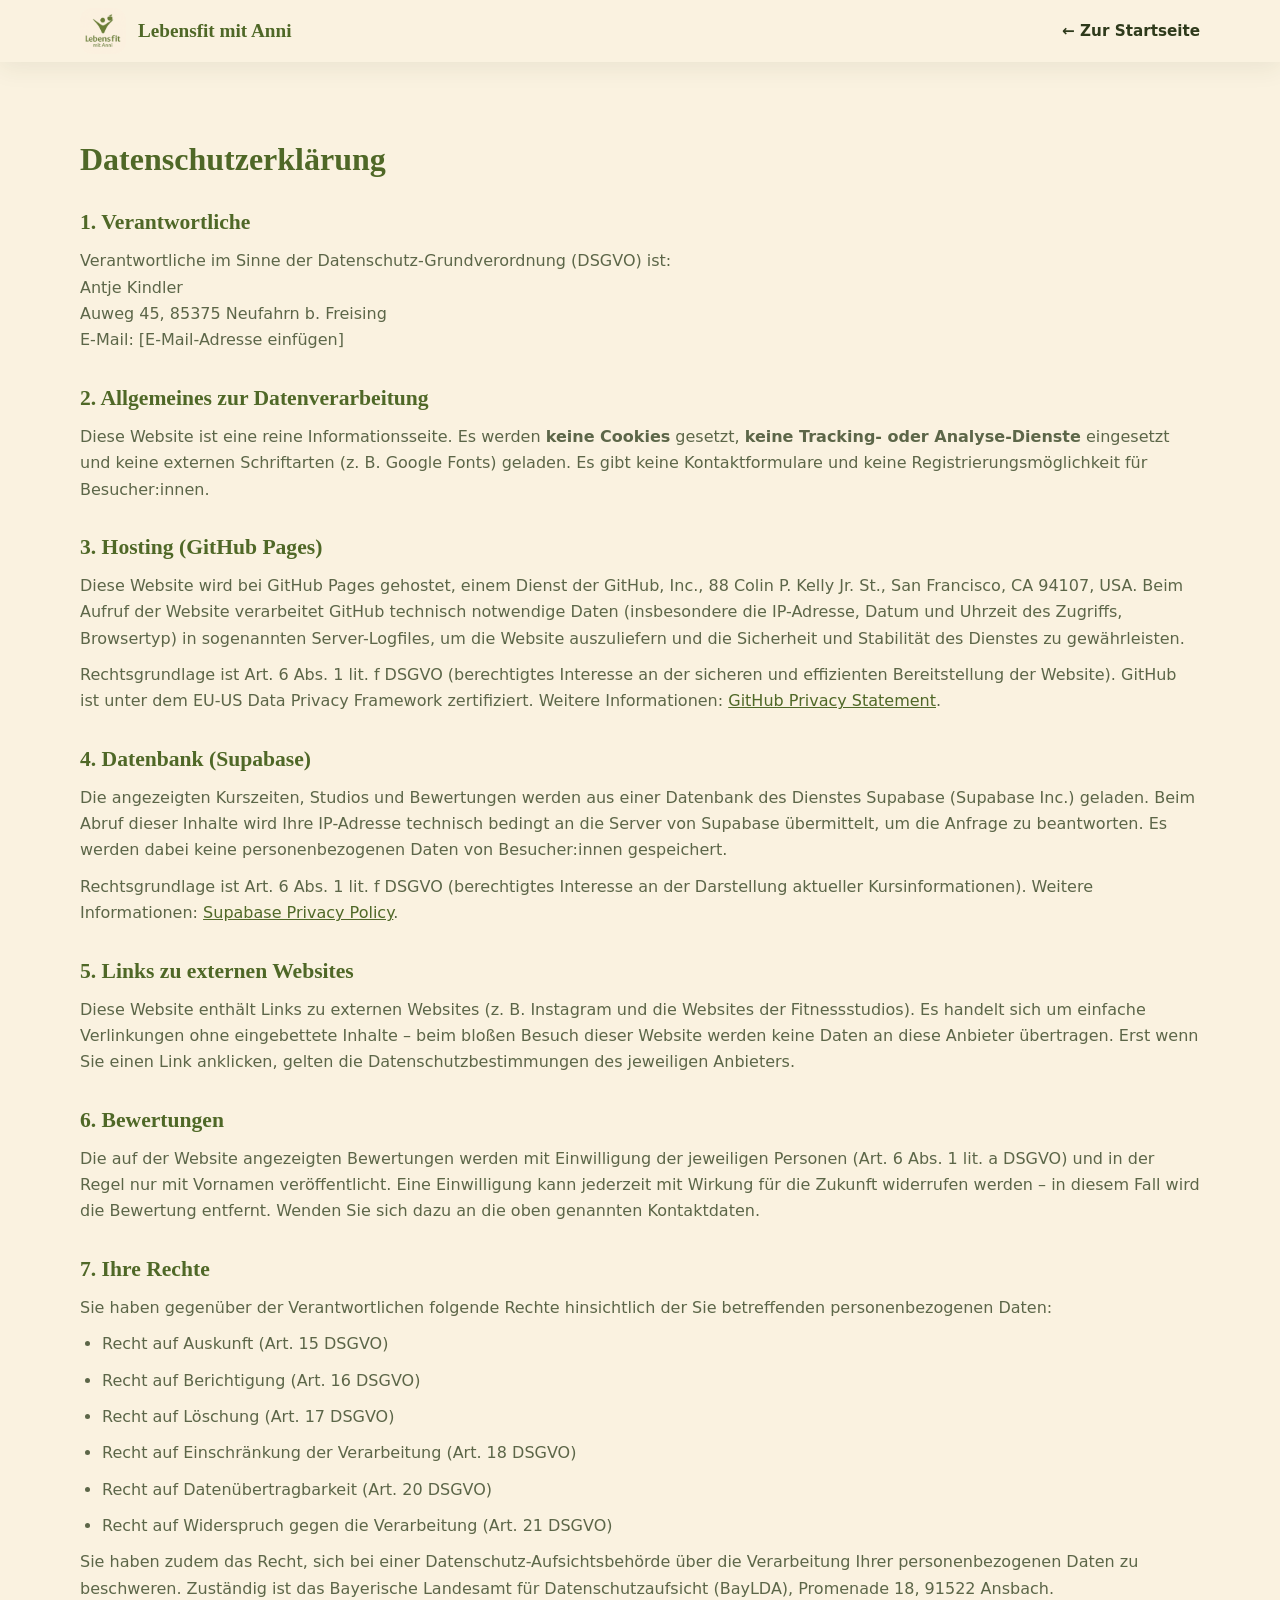
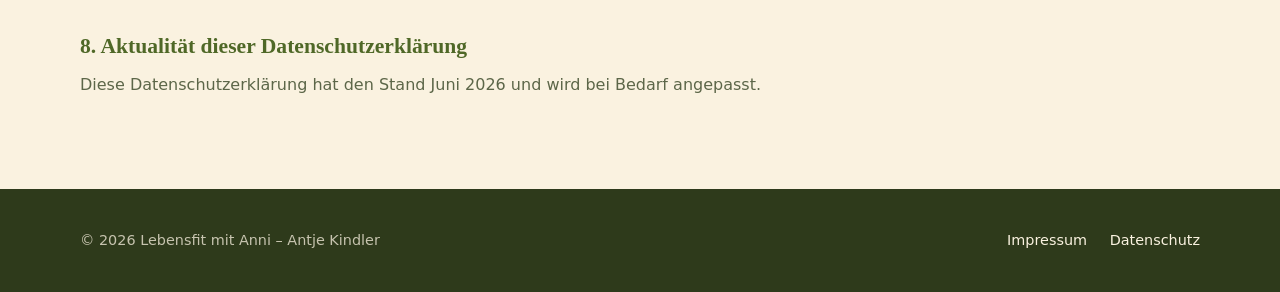
==== datenschutz.html @ 137e767a "Initiale Website: Lebensfit mit Anni Statische Site fuer GitHub Pages mit Supabase-Anbindung: Kurspl" ====
<!DOCTYPE html>
<html lang="de">
<head>
  <meta charset="UTF-8" />
  <meta name="viewport" content="width=device-width, initial-scale=1.0" />
  <title>Datenschutzerklärung – Lebensfit mit Anni</title>
  <meta name="robots" content="noindex" />
  <link rel="icon" type="image/png" href="assets/img/logo.png" />
  <link rel="stylesheet" href="css/style.css" />
</head>
<body>
  <nav class="nav scrolled">
    <div class="container nav-inner">
      <a class="nav-brand" href="index.html">
        <img src="assets/img/logo.png" alt="Lebensfit mit Anni Logo" />
        <span>Lebensfit mit Anni</span>
      </a>
      <ul class="nav-links"><li><a href="index.html">← Zur Startseite</a></li></ul>
    </div>
  </nav>

  <main class="legal-page container">
    <h1>Datenschutzerklärung</h1>

    <h2>1. Verantwortliche</h2>
    <p>
      Verantwortliche im Sinne der Datenschutz-Grundverordnung (DSGVO) ist:<br />
      Antje Kindler<br />
      Auweg 45, 85375 Neufahrn b. Freising<br />
      E-Mail: <!-- TODO: E-Mail eintragen --> [E-Mail-Adresse einfügen]
    </p>

    <h2>2. Allgemeines zur Datenverarbeitung</h2>
    <p>
      Diese Website ist eine reine Informationsseite. Es werden <strong>keine Cookies</strong>
      gesetzt, <strong>keine Tracking- oder Analyse-Dienste</strong> eingesetzt und keine
      externen Schriftarten (z.&nbsp;B. Google Fonts) geladen. Es gibt keine Kontaktformulare
      und keine Registrierungsmöglichkeit für Besucher:innen.
    </p>

    <h2>3. Hosting (GitHub Pages)</h2>
    <p>
      Diese Website wird bei GitHub Pages gehostet, einem Dienst der GitHub, Inc.,
      88 Colin P. Kelly Jr. St., San Francisco, CA 94107, USA. Beim Aufruf der Website
      verarbeitet GitHub technisch notwendige Daten (insbesondere die IP-Adresse, Datum und
      Uhrzeit des Zugriffs, Browsertyp) in sogenannten Server-Logfiles, um die Website
      auszuliefern und die Sicherheit und Stabilität des Dienstes zu gewährleisten.
    </p>
    <p>
      Rechtsgrundlage ist Art. 6 Abs. 1 lit. f DSGVO (berechtigtes Interesse an der sicheren
      und effizienten Bereitstellung der Website). GitHub ist unter dem EU-US Data Privacy
      Framework zertifiziert. Weitere Informationen:
      <a href="https://docs.github.com/de/site-policy/privacy-policies/github-general-privacy-statement" target="_blank" rel="noopener noreferrer">GitHub Privacy Statement</a>.
    </p>

    <h2>4. Datenbank (Supabase)</h2>
    <p>
      Die angezeigten Kurszeiten, Studios und Bewertungen werden aus einer Datenbank des
      Dienstes Supabase (Supabase Inc.) geladen. Beim Abruf dieser Inhalte wird Ihre IP-Adresse
      technisch bedingt an die Server von Supabase übermittelt, um die Anfrage zu beantworten.
      Es werden dabei keine personenbezogenen Daten von Besucher:innen gespeichert.
    </p>
    <p>
      Rechtsgrundlage ist Art. 6 Abs. 1 lit. f DSGVO (berechtigtes Interesse an der Darstellung
      aktueller Kursinformationen). Weitere Informationen:
      <a href="https://supabase.com/privacy" target="_blank" rel="noopener noreferrer">Supabase Privacy Policy</a>.
    </p>

    <h2>5. Links zu externen Websites</h2>
    <p>
      Diese Website enthält Links zu externen Websites (z.&nbsp;B. Instagram und die Websites
      der Fitnessstudios). Es handelt sich um einfache Verlinkungen ohne eingebettete Inhalte –
      beim bloßen Besuch dieser Website werden keine Daten an diese Anbieter übertragen. Erst
      wenn Sie einen Link anklicken, gelten die Datenschutzbestimmungen des jeweiligen Anbieters.
    </p>

    <h2>6. Bewertungen</h2>
    <p>
      Die auf der Website angezeigten Bewertungen werden mit Einwilligung der jeweiligen
      Personen (Art. 6 Abs. 1 lit. a DSGVO) und in der Regel nur mit Vornamen veröffentlicht.
      Eine Einwilligung kann jederzeit mit Wirkung für die Zukunft widerrufen werden – in diesem
      Fall wird die Bewertung entfernt. Wenden Sie sich dazu an die oben genannten Kontaktdaten.
    </p>

    <h2>7. Ihre Rechte</h2>
    <p>Sie haben gegenüber der Verantwortlichen folgende Rechte hinsichtlich der Sie betreffenden personenbezogenen Daten:</p>
    <ul>
      <li>Recht auf Auskunft (Art. 15 DSGVO)</li>
      <li>Recht auf Berichtigung (Art. 16 DSGVO)</li>
      <li>Recht auf Löschung (Art. 17 DSGVO)</li>
      <li>Recht auf Einschränkung der Verarbeitung (Art. 18 DSGVO)</li>
      <li>Recht auf Datenübertragbarkeit (Art. 20 DSGVO)</li>
      <li>Recht auf Widerspruch gegen die Verarbeitung (Art. 21 DSGVO)</li>
    </ul>
    <p>
      Sie haben zudem das Recht, sich bei einer Datenschutz-Aufsichtsbehörde über die
      Verarbeitung Ihrer personenbezogenen Daten zu beschweren. Zuständig ist das
      Bayerische Landesamt für Datenschutzaufsicht (BayLDA), Promenade 18, 91522 Ansbach.
    </p>

    <h2>8. Aktualität dieser Datenschutzerklärung</h2>
    <p>Diese Datenschutzerklärung hat den Stand Juni 2026 und wird bei Bedarf angepasst.</p>
  </main>

  <footer class="footer">
    <div class="container footer-inner">
      <span>© <span id="year"></span> Lebensfit mit Anni – Antje Kindler</span>
      <span>
        <a href="impressum.html">Impressum</a>
        <a href="datenschutz.html">Datenschutz</a>
      </span>
    </div>
  </footer>
  <script>document.getElementById("year").textContent = new Date().getFullYear();</script>
</body>
</html>
---- css/style.css ----
/* ============================================================
   Lebensfit mit Anni – Stylesheet
   Farben aus dem Logo: Olivgrün auf Creme
   Keine externen Fonts (DSGVO) – hochwertiger System-Stack
   ============================================================ */

:root {
  --cream: #faf2e0;
  --cream-soft: #fdf8ec;
  --green: #71903b;
  --green-deep: #4f6827;
  --green-soft: #e6ecd6;
  --ink: #2e3a1b;
  --ink-soft: #5c6648;
  --white: #ffffff;
  --shadow: 0 18px 45px rgba(46, 58, 27, 0.12);
  --radius: 22px;
  --font-head: "Palatino Linotype", Palatino, Georgia, "Times New Roman", serif;
  --font-body: "Segoe UI", system-ui, -apple-system, Roboto, Arial, sans-serif;
}

* { margin: 0; padding: 0; box-sizing: border-box; }

html { scroll-behavior: smooth; }

body {
  font-family: var(--font-body);
  background: var(--cream);
  color: var(--ink);
  line-height: 1.65;
  overflow-x: hidden;
}

h1, h2, h3 { font-family: var(--font-head); color: var(--green-deep); line-height: 1.2; }

img { max-width: 100%; display: block; }

a { color: var(--green-deep); }

.container { width: min(1120px, 92vw); margin: 0 auto; }

section { padding: 96px 0; position: relative; }

.section-tag {
  display: inline-block;
  background: var(--green-soft);
  color: var(--green-deep);
  font-size: 0.8rem;
  font-weight: 700;
  letter-spacing: 0.14em;
  text-transform: uppercase;
  padding: 6px 16px;
  border-radius: 999px;
  margin-bottom: 14px;
}

.section-title { font-size: clamp(1.9rem, 4vw, 2.8rem); margin-bottom: 18px; }

.section-intro { max-width: 640px; color: var(--ink-soft); margin-bottom: 44px; }

/* ---------- Scroll-Reveal ---------- */

.reveal {
  opacity: 0;
  transform: translateY(36px);
  transition: opacity 0.8s ease, transform 0.8s cubic-bezier(0.22, 1, 0.36, 1);
}
.reveal.visible { opacity: 1; transform: none; }
.reveal-delay-1 { transition-delay: 0.12s; }
.reveal-delay-2 { transition-delay: 0.24s; }
.reveal-delay-3 { transition-delay: 0.36s; }

@media (prefers-reduced-motion: reduce) {
  *, *::before, *::after { animation: none !important; transition: none !important; }
  .reveal { opacity: 1; transform: none; }
}

/* ---------- Navigation ---------- */

.nav {
  position: fixed;
  top: 0; left: 0; right: 0;
  z-index: 50;
  padding: 14px 0;
  transition: background 0.35s ease, box-shadow 0.35s ease, padding 0.35s ease;
}
.nav.scrolled {
  background: rgba(250, 242, 224, 0.9);
  backdrop-filter: blur(12px);
  -webkit-backdrop-filter: blur(12px);
  box-shadow: 0 6px 24px rgba(46, 58, 27, 0.08);
  padding: 8px 0;
}
.nav-inner { display: flex; align-items: center; justify-content: space-between; }
.nav-brand { display: flex; align-items: center; gap: 12px; text-decoration: none; }
.nav-brand img { width: 46px; height: 46px; border-radius: 12px; }
.nav-brand span { font-family: var(--font-head); font-size: 1.2rem; font-weight: 700; color: var(--green-deep); }
.nav-links { display: flex; gap: 28px; list-style: none; }
.nav-links a {
  text-decoration: none;
  color: var(--ink);
  font-weight: 600;
  font-size: 0.95rem;
  position: relative;
}
.nav-links a::after {
  content: "";
  position: absolute;
  left: 0; bottom: -5px;
  width: 0; height: 2px;
  background: var(--green);
  transition: width 0.3s ease;
}
.nav-links a:hover::after { width: 100%; }

.nav-toggle { display: none; background: none; border: none; font-size: 1.6rem; color: var(--green-deep); cursor: pointer; }

@media (max-width: 760px) {
  .nav-toggle { display: block; }
  .nav-links {
    position: absolute;
    top: 100%; left: 0; right: 0;
    flex-direction: column;
    gap: 0;
    background: var(--cream-soft);
    box-shadow: var(--shadow);
    max-height: 0;
    overflow: hidden;
    transition: max-height 0.4s ease;
  }
  .nav-links.open { max-height: 320px; }
  .nav-links li { padding: 14px 6vw; border-bottom: 1px solid var(--green-soft); }
}

/* ---------- Hero ---------- */

.hero {
  min-height: 100svh;
  display: flex;
  align-items: center;
  justify-content: center;
  text-align: center;
  padding: 120px 0 80px;
  position: relative;
  overflow: hidden;
}

.blob {
  position: absolute;
  border-radius: 50%;
  filter: blur(70px);
  opacity: 0.5;
  animation: float 14s ease-in-out infinite;
}
.blob-1 { width: 420px; height: 420px; background: #cdd9a8; top: -100px; left: -120px; }
.blob-2 { width: 360px; height: 360px; background: #e9dcb8; bottom: -80px; right: -100px; animation-delay: -5s; }
.blob-3 { width: 260px; height: 260px; background: #b8c98a; top: 40%; right: 12%; animation-delay: -9s; }

@keyframes float {
  0%, 100% { transform: translate(0, 0) scale(1); }
  33% { transform: translate(40px, -30px) scale(1.08); }
  66% { transform: translate(-30px, 25px) scale(0.95); }
}

.hero-content { position: relative; z-index: 1; }

.hero-logo {
  width: clamp(170px, 30vw, 260px);
  margin: 0 auto 28px;
  border-radius: 32px;
  box-shadow: var(--shadow);
  animation: heroPop 1s cubic-bezier(0.22, 1, 0.36, 1) both;
}

.hero h1 {
  font-size: clamp(2.4rem, 6vw, 4.2rem);
  animation: heroRise 0.9s 0.25s cubic-bezier(0.22, 1, 0.36, 1) both;
}

.hero-sub {
  font-size: clamp(1.05rem, 2.4vw, 1.35rem);
  color: var(--ink-soft);
  max-width: 560px;
  margin: 18px auto 36px;
  animation: heroRise 0.9s 0.45s cubic-bezier(0.22, 1, 0.36, 1) both;
}

.hero-actions { display: flex; gap: 16px; justify-content: center; flex-wrap: wrap; animation: heroRise 0.9s 0.6s cubic-bezier(0.22, 1, 0.36, 1) both; }

@keyframes heroPop {
  from { opacity: 0; transform: scale(0.7) rotate(-6deg); }
  to { opacity: 1; transform: scale(1) rotate(0); }
}
@keyframes heroRise {
  from { opacity: 0; transform: translateY(30px); }
  to { opacity: 1; transform: none; }
}

.scroll-hint {
  position: absolute;
  bottom: 26px; left: 50%;
  transform: translateX(-50%);
  color: var(--green-deep);
  font-size: 1.5rem;
  animation: bounce 2s infinite;
  text-decoration: none;
}
@keyframes bounce {
  0%, 100% { transform: translate(-50%, 0); }
  50% { transform: translate(-50%, 10px); }
}

/* ---------- Buttons ---------- */

.btn {
  display: inline-block;
  padding: 14px 32px;
  border-radius: 999px;
  font-weight: 700;
  font-size: 1rem;
  text-decoration: none;
  border: 2px solid var(--green);
  cursor: pointer;
  transition: transform 0.25s ease, box-shadow 0.25s ease, background 0.25s ease, color 0.25s ease;
  font-family: var(--font-body);
}
.btn-primary { background: var(--green); color: var(--white); }
.btn-primary:hover { background: var(--green-deep); border-color: var(--green-deep); transform: translateY(-3px); box-shadow: 0 14px 30px rgba(79, 104, 39, 0.3); }
.btn-ghost { background: transparent; color: var(--green-deep); }
.btn-ghost:hover { background: var(--green-soft); transform: translateY(-3px); }

/* ---------- Über mich ---------- */

.about-grid {
  display: grid;
  grid-template-columns: 1.1fr 1fr;
  gap: 56px;
  align-items: center;
}
.about-img {
  border-radius: var(--radius);
  box-shadow: var(--shadow);
  transform: rotate(-1.5deg);
  transition: transform 0.4s ease;
}
.about-img:hover { transform: rotate(0) scale(1.02); }
.about-text p { margin-bottom: 16px; color: var(--ink-soft); }
.about-facts { display: flex; gap: 28px; margin-top: 28px; flex-wrap: wrap; }
.fact { text-align: center; }
.fact strong { display: block; font-family: var(--font-head); font-size: 2rem; color: var(--green); }
.fact span { font-size: 0.85rem; color: var(--ink-soft); }

@media (max-width: 860px) {
  .about-grid { grid-template-columns: 1fr; }
}

/* ---------- Kursplan / Kalender ---------- */

.schedule-section { background: var(--white); border-radius: 48px 48px 0 0; }

.calendar {
  display: grid;
  grid-template-columns: repeat(7, 1fr);
  gap: 12px;
}
.calendar-day {
  background: var(--cream-soft);
  border: 1px solid var(--green-soft);
  border-radius: 16px;
  padding: 14px 10px;
  min-height: 150px;
  transition: transform 0.3s ease, box-shadow 0.3s ease;
}
.calendar-day:hover { transform: translateY(-4px); box-shadow: var(--shadow); }
.calendar-day.today { border: 2px solid var(--green); background: var(--green-soft); }
.calendar-day h3 { font-size: 0.95rem; text-align: center; margin-bottom: 10px; font-family: var(--font-body); color: var(--ink-soft); text-transform: uppercase; letter-spacing: 0.08em; }
.calendar-day.today h3 { color: var(--green-deep); }

.course-card {
  background: var(--green);
  color: var(--white);
  border-radius: 12px;
  padding: 10px 12px;
  margin-bottom: 8px;
  font-size: 0.85rem;
  box-shadow: 0 6px 14px rgba(79, 104, 39, 0.25);
  transition: transform 0.25s ease;
  cursor: default;
}
.course-card:hover { transform: scale(1.05); }
.course-card .time { font-weight: 800; font-size: 0.95rem; display: block; }
.course-card .studio { opacity: 0.85; font-size: 0.75rem; display: block; margin-top: 3px; }
.course-card .note { opacity: 0.9; font-size: 0.75rem; font-style: italic; display: block; margin-top: 3px; }

.calendar-empty { font-size: 0.8rem; color: var(--ink-soft); text-align: center; padding-top: 26px; opacity: 0.55; }

@media (max-width: 980px) {
  .calendar { grid-template-columns: 1fr; gap: 10px; }
  .calendar-day { min-height: auto; display: flex; align-items: center; gap: 14px; padding: 12px 16px; }
  .calendar-day h3 { margin: 0; min-width: 92px; text-align: left; }
  .calendar-day .day-courses { display: flex; flex-wrap: wrap; gap: 8px; flex: 1; }
  .course-card { margin: 0; }
  .calendar-empty { padding: 0; }
}

.schedule-hint { margin-top: 26px; font-size: 0.9rem; color: var(--ink-soft); text-align: center; }

/* ---------- Studios ---------- */

.studio-grid { display: grid; grid-template-columns: repeat(auto-fit, minmax(290px, 1fr)); gap: 26px; }
.studio-card {
  background: var(--cream-soft);
  border: 1px solid var(--green-soft);
  border-radius: var(--radius);
  padding: 32px;
  transition: transform 0.3s ease, box-shadow 0.3s ease;
}
.studio-card:hover { transform: translateY(-6px); box-shadow: var(--shadow); }
.studio-card h3 { font-size: 1.4rem; margin-bottom: 8px; }
.studio-card p { color: var(--ink-soft); margin-bottom: 18px; }
.studio-card .icon { font-size: 1.8rem; margin-bottom: 12px; display: block; }

/* ---------- Bewertungen ---------- */

.reviews-section { background: var(--green-deep); border-radius: 0; }
.reviews-section .section-title, .reviews-section .section-tag { color: var(--cream); }
.reviews-section .section-tag { background: rgba(250, 242, 224, 0.15); }
.reviews-section .section-intro { color: rgba(250, 242, 224, 0.8); }

.review-grid { display: grid; grid-template-columns: repeat(auto-fit, minmax(290px, 1fr)); gap: 26px; }
.review-card {
  background: var(--cream);
  border-radius: var(--radius);
  padding: 30px;
  display: flex;
  flex-direction: column;
  gap: 12px;
  transition: transform 0.3s ease;
}
.review-card:hover { transform: translateY(-6px) rotate(0.5deg); }
.review-stars { color: #d9a514; font-size: 1.1rem; letter-spacing: 2px; }
.review-text { color: var(--ink-soft); font-style: italic; flex: 1; }
.review-author { font-weight: 700; color: var(--green-deep); }

/* ---------- Kontakt ---------- */

.contact-card {
  background: var(--white);
  border-radius: var(--radius);
  box-shadow: var(--shadow);
  padding: 48px;
  display: grid;
  grid-template-columns: 1fr 1fr;
  gap: 40px;
  align-items: center;
}
.contact-card ul { list-style: none; display: grid; gap: 14px; }
.contact-card li { display: flex; gap: 12px; align-items: flex-start; color: var(--ink-soft); }
.contact-card li .ico { font-size: 1.2rem; }
.insta-btn {
  display: inline-flex;
  align-items: center;
  gap: 10px;
}
@media (max-width: 760px) { .contact-card { grid-template-columns: 1fr; padding: 32px; } }

/* ---------- Footer ---------- */

.footer { background: var(--ink); color: rgba(250, 242, 224, 0.75); padding: 40px 0; font-size: 0.9rem; }
.footer-inner { display: flex; justify-content: space-between; align-items: center; gap: 16px; flex-wrap: wrap; }
.footer a { color: var(--cream); text-decoration: none; margin-left: 18px; }
.footer a:hover { text-decoration: underline; }

/* ---------- Rechtsseiten ---------- */

.legal-page { padding: 140px 0 80px; }
.legal-page h1 { margin-bottom: 28px; }
.legal-page h2 { margin: 32px 0 12px; font-size: 1.35rem; }
.legal-page p, .legal-page li { color: var(--ink-soft); margin-bottom: 10px; }
.legal-page ul { padding-left: 22px; }

/* ============================================================
   Admin
   ============================================================ */

.admin-body { background: var(--cream); min-height: 100vh; }

.admin-login {
  min-height: 100vh;
  display: flex;
  align-items: center;
  justify-content: center;
  padding: 20px;
}
.admin-login-card {
  background: var(--white);
  border-radius: var(--radius);
  box-shadow: var(--shadow);
  padding: 44px;
  width: min(400px, 100%);
  text-align: center;
  animation: heroRise 0.7s cubic-bezier(0.22, 1, 0.36, 1) both;
}
.admin-login-card img { width: 90px; margin: 0 auto 18px; border-radius: 18px; }
.admin-login-card h1 { font-size: 1.5rem; margin-bottom: 22px; }

.admin-main { padding: 90px 0 60px; }
.admin-header {
  position: fixed; top: 0; left: 0; right: 0; z-index: 40;
  background: var(--green-deep); color: var(--cream);
  padding: 12px 0;
}
.admin-header .container { display: flex; justify-content: space-between; align-items: center; }
.admin-header strong { font-family: var(--font-head); }

.admin-tabs { display: flex; gap: 10px; margin-bottom: 28px; flex-wrap: wrap; }
.admin-tab {
  background: var(--white);
  border: 2px solid var(--green-soft);
  border-radius: 999px;
  padding: 10px 22px;
  font-weight: 700;
  cursor: pointer;
  font-family: var(--font-body);
  color: var(--ink-soft);
  transition: all 0.25s ease;
}
.admin-tab.active { background: var(--green); border-color: var(--green); color: var(--white); }

.admin-panel { display: none; animation: heroRise 0.5s ease both; }
.admin-panel.active { display: block; }

.admin-card {
  background: var(--white);
  border-radius: var(--radius);
  box-shadow: var(--shadow);
  padding: 30px;
  margin-bottom: 24px;
}
.admin-card h2 { font-size: 1.25rem; margin-bottom: 18px; }

.form-grid { display: grid; grid-template-columns: repeat(auto-fit, minmax(180px, 1fr)); gap: 14px; }
.form-grid .full { grid-column: 1 / -1; }

label.field { display: grid; gap: 6px; font-size: 0.85rem; font-weight: 600; color: var(--ink-soft); }
input, select, textarea {
  font-family: var(--font-body);
  font-size: 1rem;
  padding: 11px 14px;
  border: 2px solid var(--green-soft);
  border-radius: 12px;
  background: var(--cream-soft);
  color: var(--ink);
  width: 100%;
  transition: border-color 0.25s ease;
}
input:focus, select:focus, textarea:focus { outline: none; border-color: var(--green); }
textarea { resize: vertical; min-height: 90px; }

.admin-actions { display: flex; gap: 12px; margin-top: 18px; flex-wrap: wrap; }

.admin-list { display: grid; gap: 12px; }
.admin-item {
  display: flex;
  justify-content: space-between;
  align-items: center;
  gap: 14px;
  background: var(--cream-soft);
  border: 1px solid var(--green-soft);
  border-radius: 14px;
  padding: 14px 18px;
  flex-wrap: wrap;
}
.admin-item .meta { flex: 1; min-width: 220px; }
.admin-item .meta strong { color: var(--green-deep); }
.admin-item .meta small { color: var(--ink-soft); display: block; }
.admin-item.inactive { opacity: 0.55; }

.btn-small { padding: 8px 18px; font-size: 0.85rem; }
.btn-danger { border-color: #b3402a; color: #b3402a; background: transparent; }
.btn-danger:hover { background: #b3402a; color: var(--white); }

.admin-msg {
  padding: 12px 18px;
  border-radius: 12px;
  margin-bottom: 18px;
  font-weight: 600;
  display: none;
}
.admin-msg.ok { display: block; background: var(--green-soft); color: var(--green-deep); }
.admin-msg.err { display: block; background: #f6ded8; color: #b3402a; }

.spin {
  display: inline-block;
  width: 18px; height: 18px;
  border: 3px solid var(--green-soft);
  border-top-color: var(--green);
  border-radius: 50%;
  animation: spin 0.8s linear infinite;
  vertical-align: middle;
}
@keyframes spin { to { transform: rotate(360deg); } }
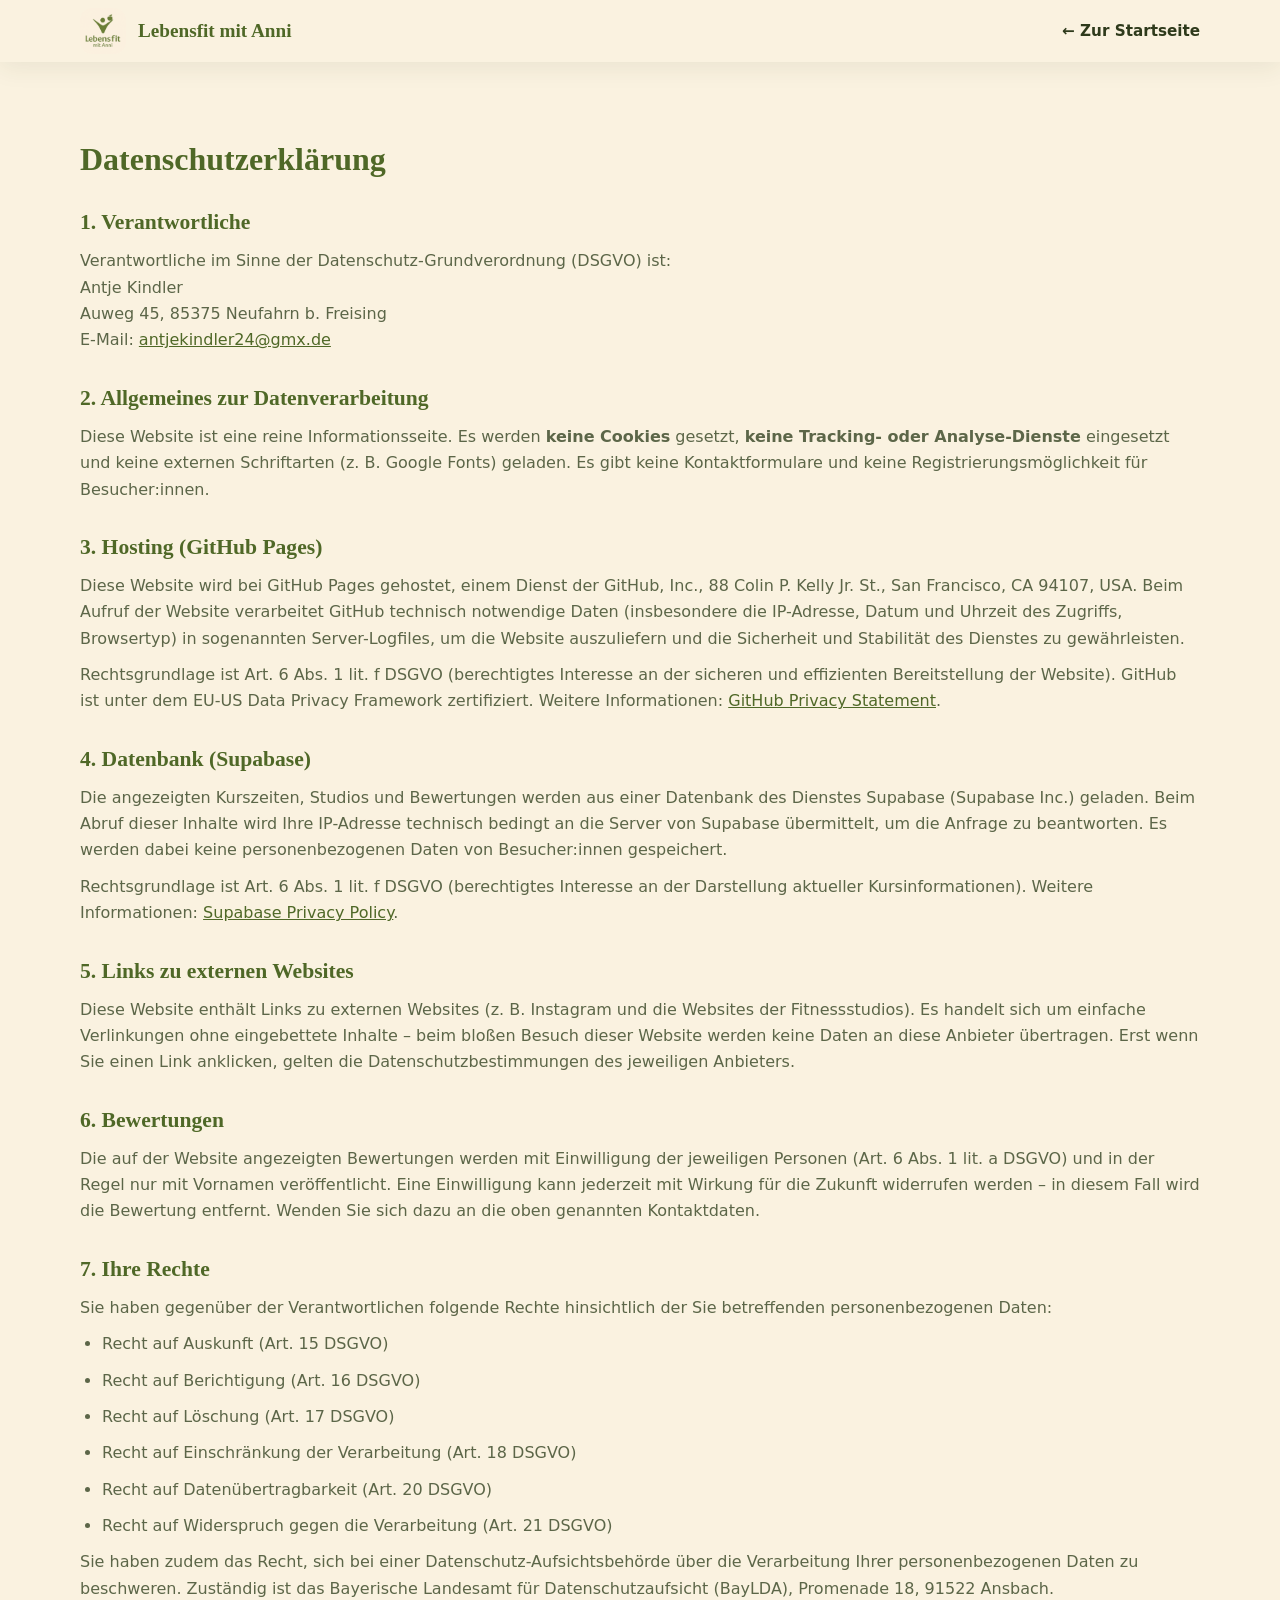
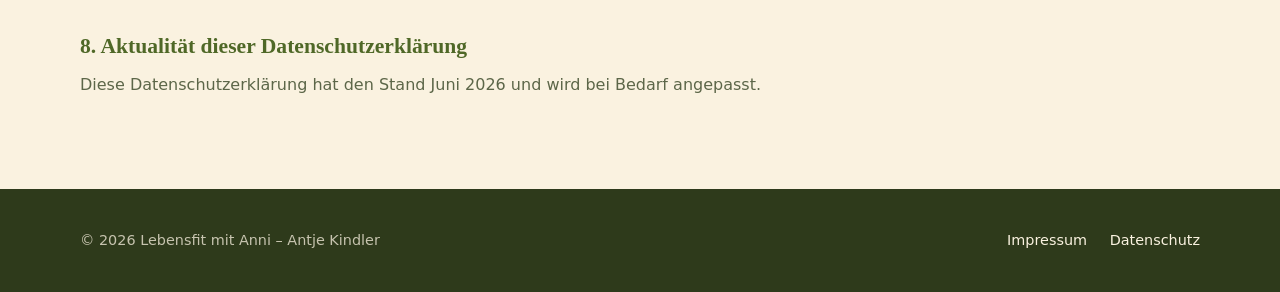
==== commit 02044ce6: "Echte Kurszeiten und Kontaktdaten, Fix: pgcrypto search_path Co-Authored-By: Claude Fable 5 <noreply" ====
--- a/datenschutz.html
+++ b/datenschutz.html
@@ -27,7 +27,7 @@
       Verantwortliche im Sinne der Datenschutz-Grundverordnung (DSGVO) ist:<br />
       Antje Kindler<br />
       Auweg 45, 85375 Neufahrn b. Freising<br />
-      E-Mail: <!-- TODO: E-Mail eintragen --> [E-Mail-Adresse einfügen]
+      E-Mail: <a href="mailto:antjekindler24@gmx.de">antjekindler24@gmx.de</a>
     </p>
 
     <h2>2. Allgemeines zur Datenverarbeitung</h2>
